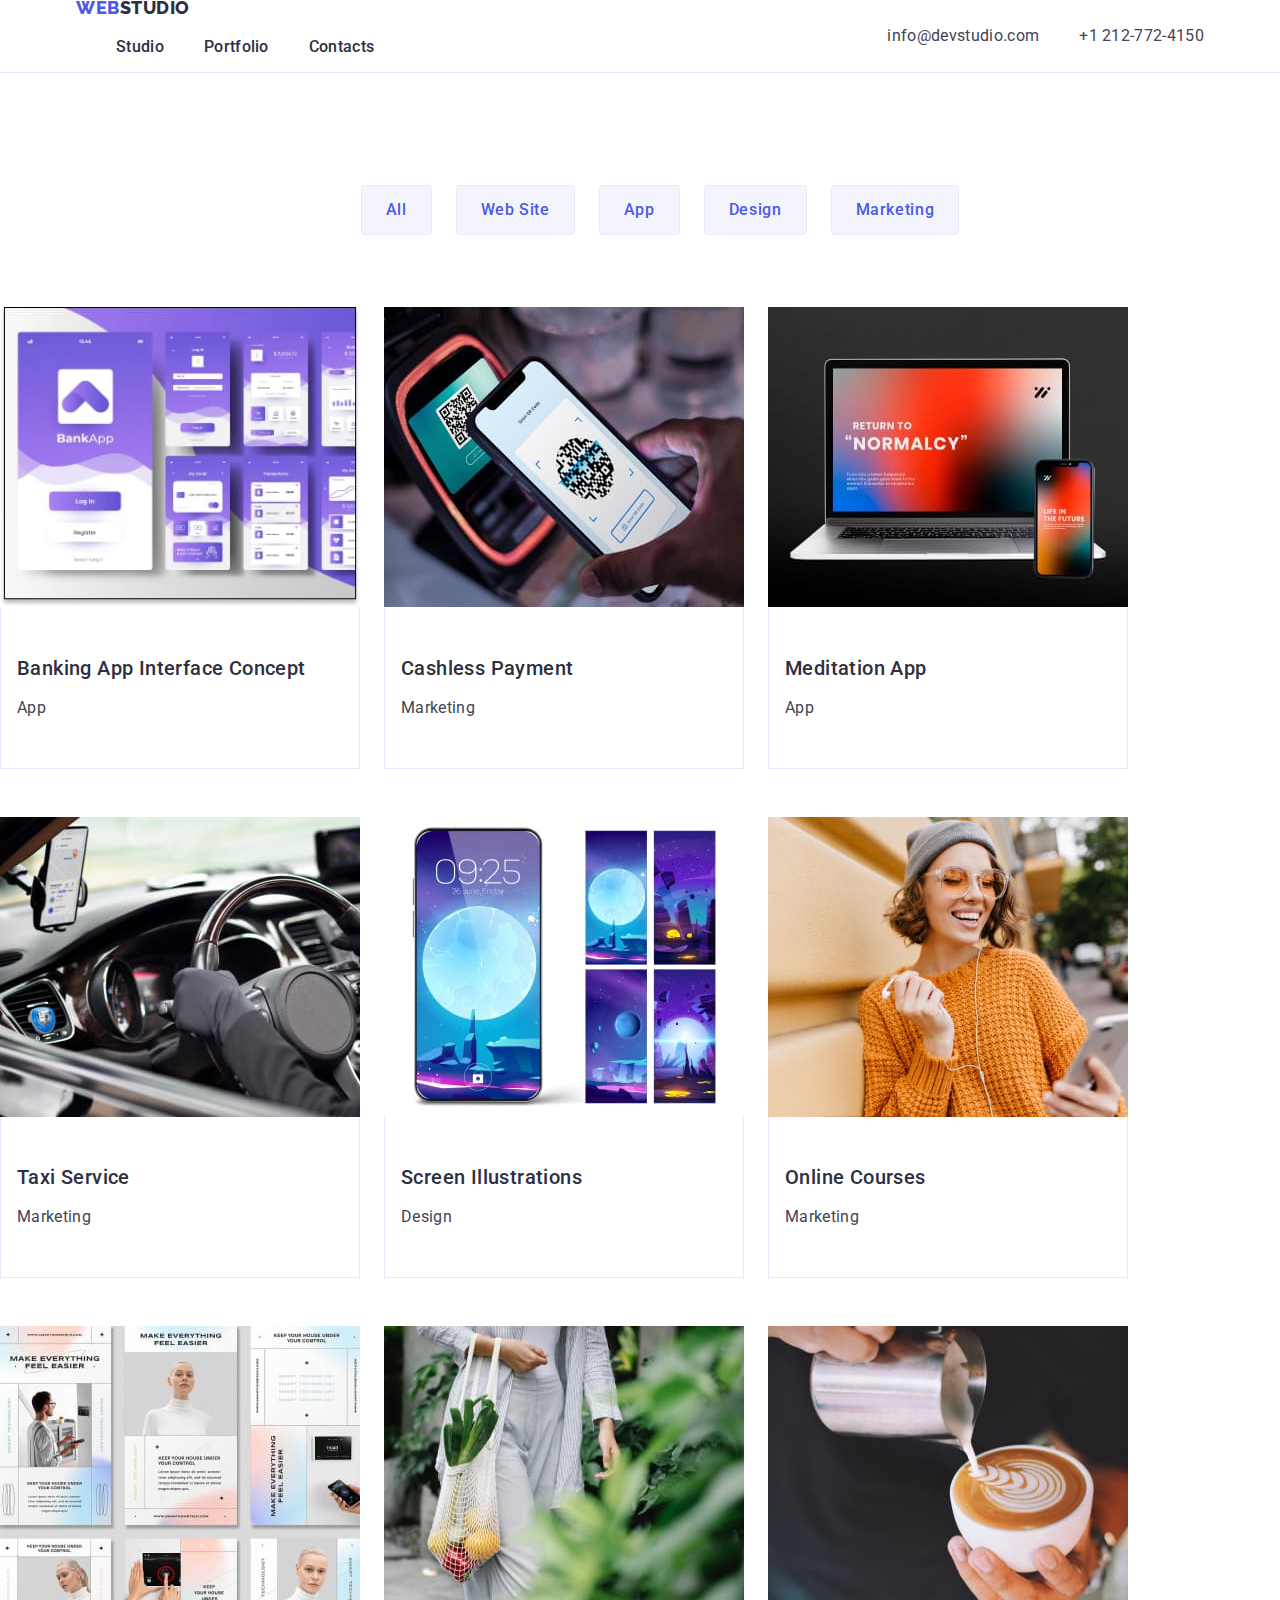
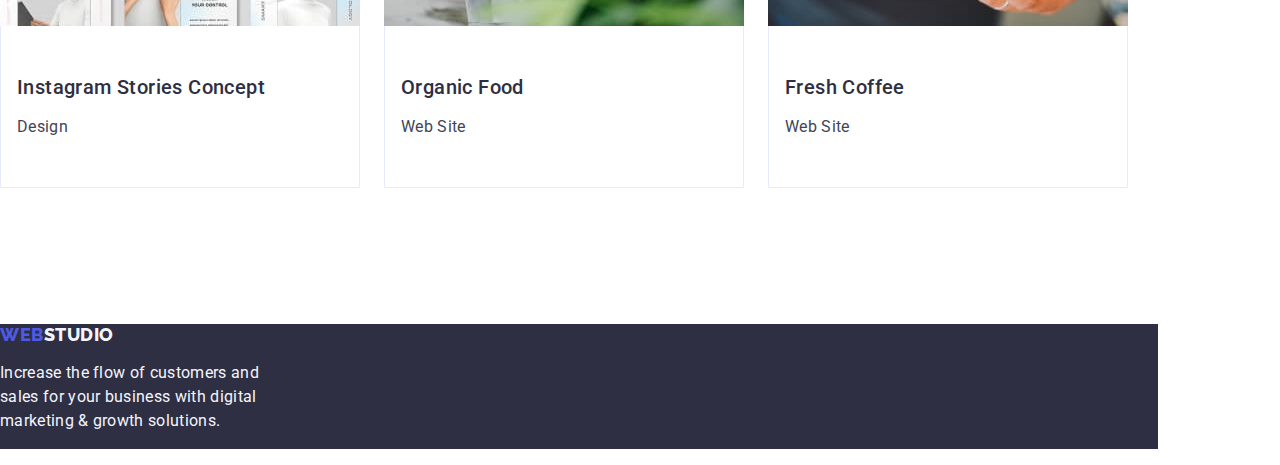
==== portfolio.html @ bfd8eea4 "Add files via upload" ====
<!DOCTYPE html>
<html lang="en">
<head>
    <meta charset="UTF-8" />
    <meta name="viewport" content="width=device-width, initial-scale=1.0"/>
    <link
      rel="stylesheet"
      href="https://cdnjs.cloudflare.com/ajax/libs/modern-normalize/1.0.0/modern-normalize.min.css"
    />
    <link rel="stylesheet" href="./css/styles.css"/>
    <link rel="preconnect" href="https://fonts.googleapis.com"/>
    <link rel="preconnect" href="https://fonts.gstatic.com" crossorigin/>
    <link
      href="https://fonts.googleapis.com/css2?family=Raleway:wght@800&family=Roboto:wght@400;500;700;900&display=swap"
      rel="stylesheet"
    />
    <title>Portfolio</title>
</head>
<body class="body-section">
    

<header class="header-section">
  <!-- navigation bar -->
  <div class="container header-container">
     <nav class="main-navigation-section"> 
         <!-- logo -->
        <a  class="nav-header-logo link"   href="./index.html"> Web<span class="nav-website-logo">Studio </span>   </a> 
      
        <!-- studio, portofolio, contacts -->
       <ul class=" navigation-list list">
           <li>
               <a class="nav-link link" href="./index.html" >Studio</a></li>
           <li> 
               <a class="nav-link link" href="./portfolio.html" >Portfolio</a></li>
           <li>
               <a class="nav-link link" href="" >Contacts</a></li>
            
            
       </ul>
   </nav>
 <!-- contact adress section -->
   <address class="address-contact-section">

    <ul class="address-list list">

    <li><a class="address-link link" href="emailto:info@devstudio.com">info@devstudio.com</a></li>
    <li><a class="address-link link" href="tel:+1212-772-4150"> +1 212-772-4150</a></li> 


  </ul>
</address>
</div>
  </header>
 
    <main  class="main-container-portfolio">
       <!-- buttons section -->
     <section  class="section-one-container">
      <div class="container sec-one-container-portfolio"></div>
        <h1 class="visually-hidden">Our Work</h1>
        <ul class="sec-one-list-of-buttons list">
            
            <li><button class="sec-one-button" type="button" > All</button>  </li>
            <li><button class="sec-one-button" type="button" > Web Site </button></li>
            <li><button  class="sec-one-button" type="button" >App </button></li>
            <li><button class="sec-one-button"  type="button"  > Design  </button></li>
            <li><button  class="sec-one-button" type="button"  > Marketing </button></li>
        </ul>
 <!-- list of portfolio projects -->
  <ul class="list-of-projects-sec-two list">
     <li class="project-container">
       
        <a class="project-link link" href="">
            <img 
             class="project-image"
             src="./images/imgbank.jpg" alt="Banking Application" width="360"
        height="300" >
        <div class="project-text">
      <h2 class="project-header"> Banking App Interface Concept</h2>  
      <p class=" project-description"> App</p>
</div>
</a>
</li>
 
  
      <li class=" project-container">
        <a class="project-link link" href="">
            <img
            class="project-image"
             src="./images/imgcashless.jpg" width="360"
            height="300"  alt="Cashless Payment">
            <div class="project-text">
      <h2 class="project-header"> Cashless Payment</h2>
      <p class="project-description">Marketing</p>
 </div>
</a> 
</li>
 
      <li class="project-container">
        <a class="project-link link" href="">
             <img 
             class="project-image"  
             src="./images/imgmeditation.jpg" width="360"
        height="300" alt=" Meditation App">
        <div class="project-text">
       <h2 class=" project-header">   Meditation App </h2>
       <p class="project-description">App</p>
 </div>
 </a>
    </li>
 
       <li class=" project-container">
        <a class="project-link link" href="">
            
          <img  class="project-image" 
          src="./images/imgtaxi.jpg" width="360"
        height="300" alt="Taxi Service " >
        <div class="project-text">
       <h2 class="  project-header">  Taxi Service </h2>
       <p class="project-description">Marketing</p>
</div> 
 </a>
</li>      
   
      <li class="project-container">
        <a class="project-link link" href="">

         <img  class="project-image" 
         src="./images/imgscreen.jpg" width="360" height="300" alt="Screen Illustrations"> 
         <div class="project-text">
       <h2 class="project-header"> Screen Illustrations</h2>
         <p class="project-description"> Design</p>
</div>  
</a>
</li>
 
         <li class="project-container">
            <a class="project-link link" href="">
                <img class="project-image" 
                src="./images/imgcourses.jpg" width="360"
            height="300" alt=" Online Courses "> 
            <div class="project-text">
        <h2 class="project-header"> Online Courses</h2>
        <p class="project-description">Marketing</p>
</div>
</a>
</li>
 
       <li class="project-container"> 
        <a class="project-link link" href="">
             <img class="project-image" 
              src="./images/imgigstories.jpg" width="360"
        height="300" alt="Instagram Stories "> 
        <div class="project-text">
        <h2 class="project-header"> Instagram Stories Concept</h2>
        <p class="project-description">Design</p>
</div>
</a>
</li>
 
        <li class="project-container">
            <a class="project-link link" href="">
                 <img class="project-image" src="./images/imgfood.jpg" width="360" height="300" alt="Organic Food">
                 <div class="project-text">
                 <h2 class="project-header">Organic Food</h2>
        <p class="project-description">Web Site</p>
 </div> 
</a>

    </li>
 
        <li class="project-container">
            <a class="project-link link" href=""> 

            <img class="project-image"  
            src="./images/imgcoffee.jpg" width="360"
            height="300" alt="Fresh Coffee"> 
            <div class="project-text">
        <h2 class="project-header">Fresh Coffee</h2>
        <p class="project-description"> Web Site</p>
 </div>
</a> 

</li>
</ul>
</div>
</section>

</main>  

    <footer class="footer-container">
      <div class="container cnt-footer-container"></div>
        <a class="footer-logo link" href="index.html">Web<span class="footer-website-logo">Studio</span></a>
      <p class="footer-additional-description">Increase the flow of customers and sales for your business with digital marketing & growth solutions.</p>
    </div>
    </footer>
</body>

 </html>
---- css/styles.css ----
:root {
    --brand-color: #404BBF; 
    --text-font-family: "Roboto", sans-serif;
    --header-font-family: 'Raleway', sans-serif;
    --fonts-color:  #434455; 
    --background-color: #FFFFFFFF;
    --buttons-bkcolor : #F4F4FD;
    --buttons-font:  #4d5ae5;   
    --services-font-color: #2e2f42; 
    --cornflower:  #e7e9fc; 
      
     
}
   
*,
*::before,
*::after {
  box-sizing: border-box;
}


.img {
  display: block;
}

/* class rules */

/* rules for header */

.container {
  width: 1158px;
  margin: 0 auto;
  padding: 0 15px;
} 

.header-container {
  height: 72px;
  display: flex;
  justify-content: space-between;
  align-items: center;
  flex-shrink: 0;
}
 

  .nav-website-logo  {
     color: var(--services-font-color);
  }

  .main-navigation-container {
    display: flex;
    align-items: center;
  }

  .nav-header-logo {
    font-family: var(--header-font-family);
    font-weight: 800;
    font-size: 18px;
    line-height: 1.17 ;
    letter-spacing:  0.54px;
    text-transform: uppercase;
    color: var(--buttons-font);
    margin-right: 76px;
  }

  .link {
    text-decoration: none;
     
  }
  

  .list {
    list-style-type: none;
     
  }

.navigation-list {
  list-style-type: none;
  display: flex;
  align-items: center;
  justify-content: center;
  gap: 40px;
}

.nav-link {
  color: var(--services-font-color);
  font-size: 16px;
  font-weight: 500;
  line-height: 150%;  
  letter-spacing: 0.32px;
  padding: 24px 0;
}
  .nav-link:hover,
  .nav-link:focus { 
    color: #404bbf;
  
  }

  .address-container{
    font-style: normal;
  }

  .address-contact-section{
    font-style: normal; 
  }

  .address-list{
    list-style-type: none;
    display: flex;
    gap: 40px;
    
  }

  .address-link{
     color: var(--fonts-color);
     font-size: 16px;
     font-weight: 400;
     line-height: 150%;  
     letter-spacing: 0.32px;
     text-decoration: none;
  }

  .address-link:hover,
  .address-link:focus {
    color: #404bbf; 
  }

  /* rules for header-positioning */

  .container {
    width: 1158px;
    margin: 0 auto;
    padding: 0 15px;
  }
  
  .header-section {
    border-bottom: 1px solid var(--cornflower);
    background-color: var(--background-color);
  }

  .header-container {
    height: 72px;
    display: flex;
    justify-content: space-between;
    align-items: center;
    flex-shrink: 0;
  }

  .main-navigation-container {
    display: flex;
    align-items: center;
  }

  .body-section {
    font-family: var(--text-font-family);
    color: var(--fonts-color);
    background-color: var(--background-color);
  }

/* rules for main content */

/* hero content section */

  .hero-image-section-container{
    background-color: var(--services-font-color);
    padding: 188px 0;
  }

  .hero-image-header {
    font-family: var(--text-font-family);
    font-weight: 700;
    font-size: 56px;
    letter-spacing: 1.12px;
    line-height: 107.143%;
    color: var(--background-color);
    text-align: center;
    max-width: 496px;
   
  }

  .order-service-btn{
     cursor: pointer;
     font-family: "Roboto", sans-serif;
     font-weight: 500;
     font-size: 16px;
     line-height: 150%;
     letter-spacing: 0.64px;
     background-color: #4D5AE5; 
     color: var(--background-color);
     padding: 16px 32px;
     border-radius: 4px;
     display: block;
     align-items: flex-start;
     gap: 10px;
     min-width: 169px;
     height: 56px;
     border: none;
    }

    .order-service-btn:hover,
    .order-service-btn:focus {
      background-color:var(--brand-color);
       
    }

    .hero-content-container {
      display: flex;
      flex-shrink: 0;
      justify-content: center;
      align-items: center;
      flex-direction: column;
    }

    .visually-hidden {
      position: absolute;
      width: 1px;
      height: 1px;
      margin: -1px;
      border: 0;
      padding: 0;
      white-space: nowrap;
      clip-path: inset(100%);
      clip: rect(0 0 0 0);
      overflow: hidden;
    }
    

    .first-section-list {
      list-style-type: none;
      display: flex;
      align-items: center;
      justify-content: center;
      gap: 24px;
    }

  .qualities-container-list{
    display: flex;
    flex-direction: column;
    align-items: flex-start;
    width: calc(100% - 72px) / 4;
     
   }



   .sec-two-image-container{
    width: calc(100%-48px) / 3;

   }

  .about-us-header  {
   font-family: var(--text-font-family);
   font-weight: 500;
   font-size: 20px;
   line-height: 120%;
   letter-spacing: 0.4px;
   color: var(--services-font-color);
   margin-bottom: 8px; 

  }

  .about-us-description  {
 color: var(--fonts-color);
  
 font-size: 16px;
 line-height: 150%;
 letter-spacing: 0.32px;
   
}

.first-section{
  padding: 120px 0;

}



.first-section-container{
  display: flex;
  flex-shrink: 0;
}

.first-section-list {
  list-style-type: none;
  display: flex;
  align-items: center;
  justify-content: center;
  gap: 24px;
}

.section-two {
  padding-bottom: 120px;
}

.section-two-container {
  display: flex;
  flex-direction: column;
  justify-content: center;
  align-items: center;
  flex-shrink: 0;
}


  .section-two-header {
    font-weight: 700 ;
    font-size: 36px;
    line-height: 111.111%;
    text-align: center;
    letter-spacing: 0.72px;
    text-transform: capitalize;
    color: var(--services-font-color);
    margin-bottom: 72px;
    
     
  }

  .sec-two-image-list {
    list-style-type: none;
    list-style-type: none;
    display: flex;
    align-items: flex-start;
    gap: 24px;
  }

  .section-three-container {
    background-color:  var(--buttons-bkcolor);
    padding: 120px 0;
  }

  .section-three-header {
    color:  var(--services-font-color);
    font-size: 36px;
    font-weight: 700;
    line-height: 111.111%; 
    letter-spacing: 0.72px;
    text-transform: capitalize;
    text-align: center; 
    margin-bottom: 72px;
  }

  .sec-three-members-list {
    list-style-type: none;
    display: flex;
    justify-content: center;
    align-items: center;
    gap: 24px;
  }

  .section-three-container {
    display: flex;
    flex-direction: column;
    align-items: center;
    justify-content: center;
  }

  .team-member-container {
    background-color: var(--background-color);
    display: inline-flex;
    flex-direction: column;
    justify-content: center;
    align-items: center;
    border-radius: 0px 0px 4px 4px;
    width: calc(100% - 72px) / 4;
  }


.team-member-header {
    color: var(--services-font-color);
    text-align: center;
    font-size: 20px;
    font-weight: 500;
    line-height: 120%;
    letter-spacing: 0.4px;
    margin-bottom: 8px;
  }

  .team-member-description{
    color: var(--fonts-color);
    text-align: center;
    font-size: 16px;
    line-height: 150%;
    letter-spacing: 0.32px;
  }

  .team-member-text-container {
    padding: 32px 0;
  }

  /* footer section */
.footer-website-logo {
   color: var(--buttons-bkcolor);
}

  .footer-additional-description {
    color:  var(--buttons-bkcolor);
  font-size: 16px;
  line-height: 150%; 
  letter-spacing: 0.32px;
  max-width: 264px; 
  }

.cnt-footer-container{
  display: flex;
  flex-direction: column;
  flex-wrap: wrap;
  align-content: flex-start;
  justify-content: center;
}

  .footer-container{
    background-color: var(--services-font-color);
    margin-bottom: 16px;
    display: inline-block;
    
     }

/* ./PORTOFOLIO.HTML */

/* the list of buttons */


  .sec-one-list-of-buttons {
    list-style-type: none;
  }
  
  .sec-one-button {
    background-color: var(--buttons-bkcolor);
    color:  var(--buttons-font);
    font-size: 16px;
    font-weight: 500;
    line-height: 150%;  
    letter-spacing: 0.64px;
    text-align: center;
    cursor: pointer;
    font-family:"Roboto", sans-serif;
    padding: 12px 24px;
    border-radius: 4px;
    border: 1px solid var(--cornflower); 
}
   
.sec-one-button:hover,
.sec-one-button:focus {
  background-color: var(--brand-color);
  color:  var(--background-color);
  border: 1px solid transparent;
}

/*list of portfolio projects */

.list-of-projects-sec-two {
  list-style-type: none;
}
.project-container {
  background-color: var(--background-color);
}
  
.project-header {
  color: var(--services-font-color);
  font-size: 20px;
  font-weight: 500;
  line-height: 120%;  
  letter-spacing: 0.4px;
  text-transform: capitalize;
  margin-bottom: 8px;
}

.project-description {
  color: var(--fonts-color);
  font-size: 16px;
  font-weight: 400;
  line-height: 150%; 
  letter-spacing: 0.32px;
}

.section-one-container{
  padding: 96px 0 120px 0;
}

.sec-one-container-portfolio {
  display: flex;
  flex-direction: column;
  justify-content: center;
  align-items: center;
}

.sec-one-list-of-buttons {
  list-style-type: none;
  display: flex;
  justify-content: center;
  align-items: flex-start;
  gap: 24px;
  margin-bottom: 72px;
}

.list-of-projects-sec-two {
  display: flex;
  flex-wrap: wrap;
  row-gap: 48px;
  column-gap: 24px;
  padding: 0;
}

.project-container {
  width: calc(100%-48px) / 3;
}

.project-text {
  padding: 32px 16px;
  border: 1px solid var(--CORNFLOWER, #e7e9fc);
  border-top: none;
}

.project-image {
  display: block;
}
 
 .footer-logo {
    font-family: var(--header-font-family);
    font-weight: 800;
    font-size: 18px;
    line-height: 1.17 ;
    letter-spacing:  0.54px;
    text-transform: uppercase;
    color: var(--buttons-font);
 }
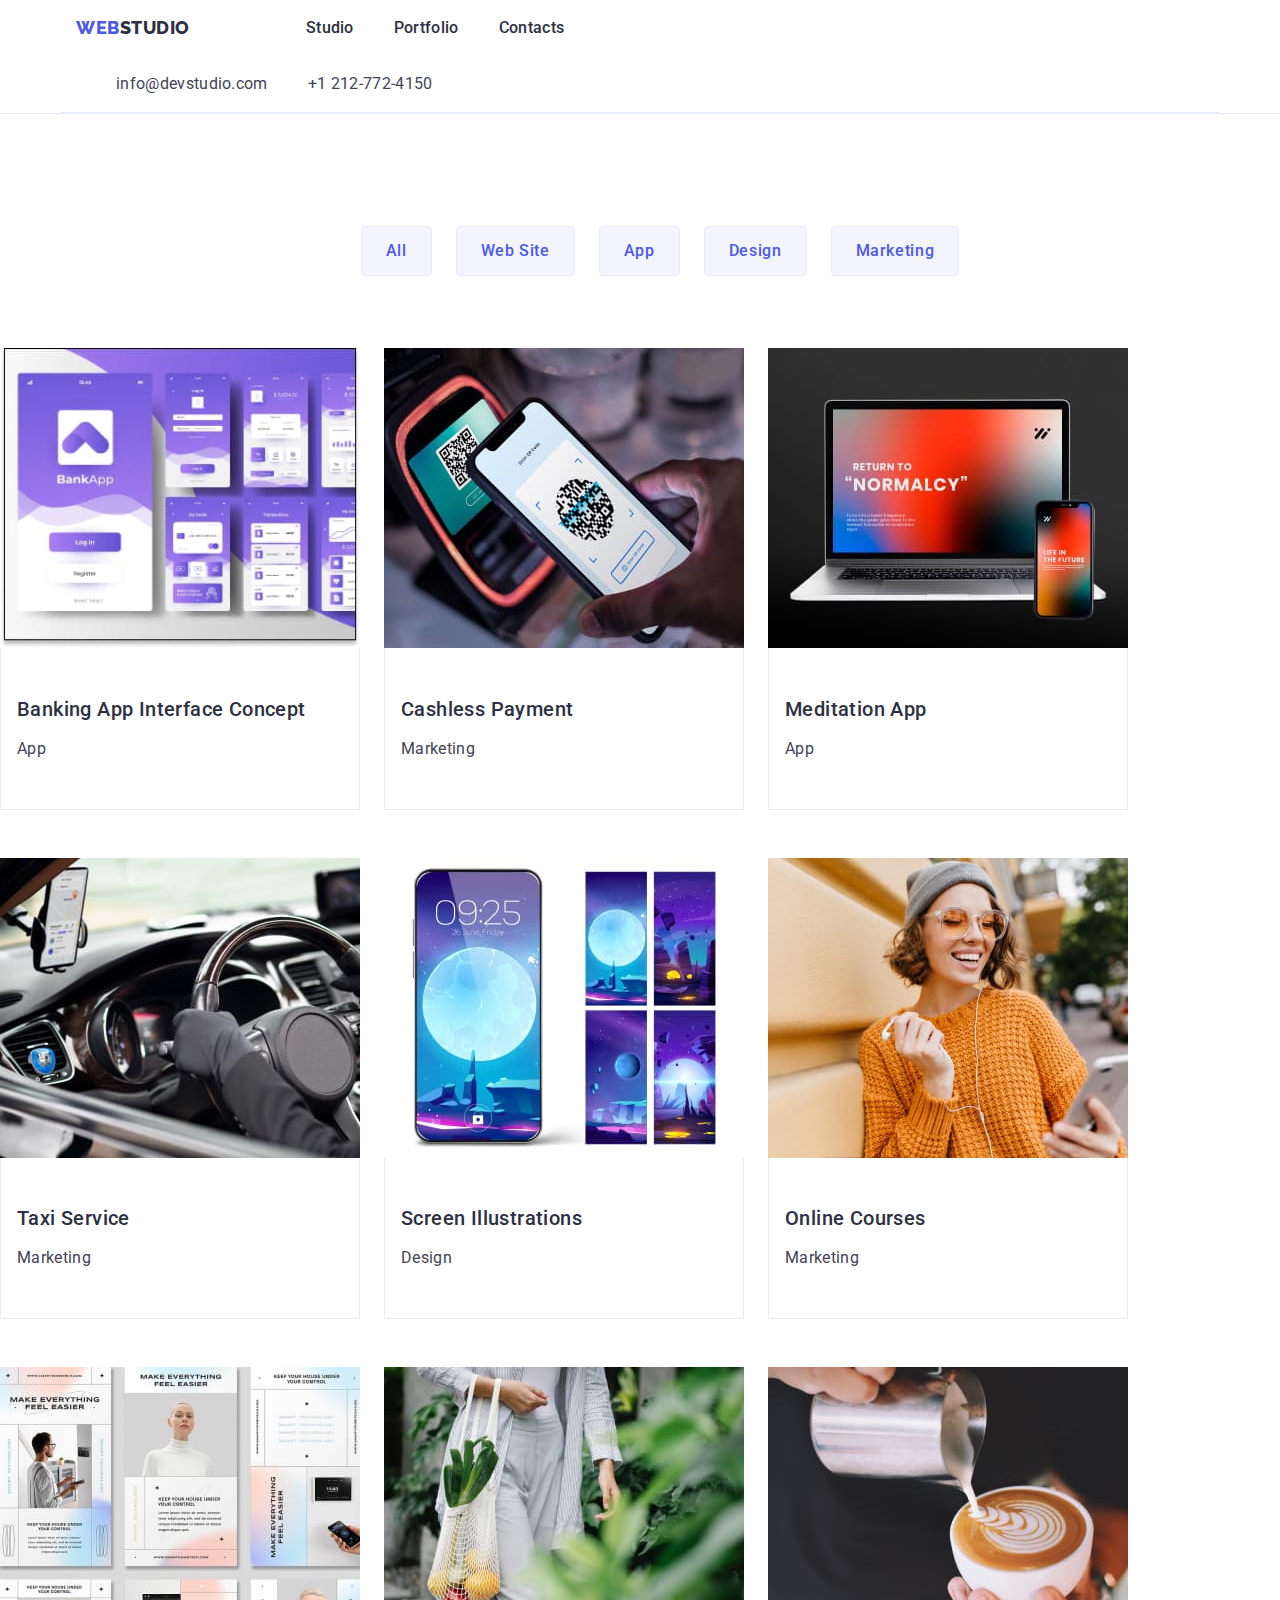
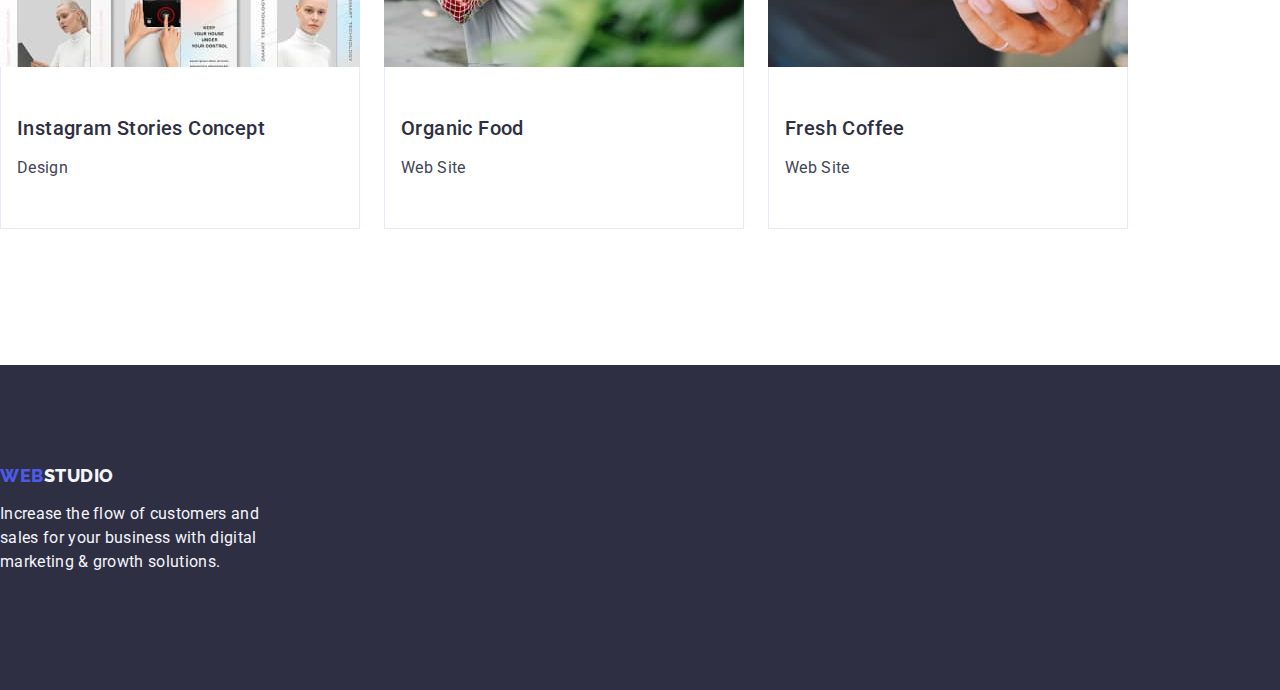
==== commit bc391f78: "Add files via upload" ====
--- a/portfolio.html
+++ b/portfolio.html
@@ -21,7 +21,7 @@
 
 <header class="header-section">
   <!-- navigation bar -->
-  <div class="container header-container">
+  <div class="container header-section">
      <nav class="main-navigation-section"> 
          <!-- logo -->
         <a  class="nav-header-logo link"   href="./index.html"> Web<span class="nav-website-logo">Studio </span>   </a> 
@@ -187,8 +187,8 @@
 
 </main>  
 
-    <footer class="footer-container">
-      <div class="container cnt-footer-container"></div>
+    <footer class="footer">
+      <div class="container footer-container"></div>
         <a class="footer-logo link" href="index.html">Web<span class="footer-website-logo">Studio</span></a>
       <p class="footer-additional-description">Increase the flow of customers and sales for your business with digital marketing & growth solutions.</p>
     </div>
--- a/css/styles.css
+++ b/css/styles.css
@@ -19,7 +19,7 @@
 }
 
 
-.img {
+img  {
   display: block;
 }
 
@@ -46,7 +46,7 @@
      color: var(--services-font-color);
   }
 
-  .main-navigation-container {
+  .main-navigation-section {
     display: flex;
     align-items: center;
   }
@@ -237,7 +237,7 @@
     flex-direction: column;
     align-items: flex-start;
     width: calc(100% - 72px) / 4;
-     
+    flex-basis: calc((100% - 3 * 24px) / 4);  
    }
 
 
@@ -291,6 +291,7 @@
   padding-bottom: 120px;
 }
 
+ 
 .section-two-container {
   display: flex;
   flex-direction: column;
@@ -315,7 +316,6 @@
 
   .sec-two-image-list {
     list-style-type: none;
-    list-style-type: none;
     display: flex;
     align-items: flex-start;
     gap: 24px;
@@ -398,7 +398,7 @@
   max-width: 264px; 
   }
 
-.cnt-footer-container{
+.footer-container{
   display: flex;
   flex-direction: column;
   flex-wrap: wrap;
@@ -406,10 +406,9 @@
   justify-content: center;
 }
 
-  .footer-container{
+  .footer{
     background-color: var(--services-font-color);
-    margin-bottom: 16px;
-    display: inline-block;
+    padding: 100px 0; 
     
      }
 
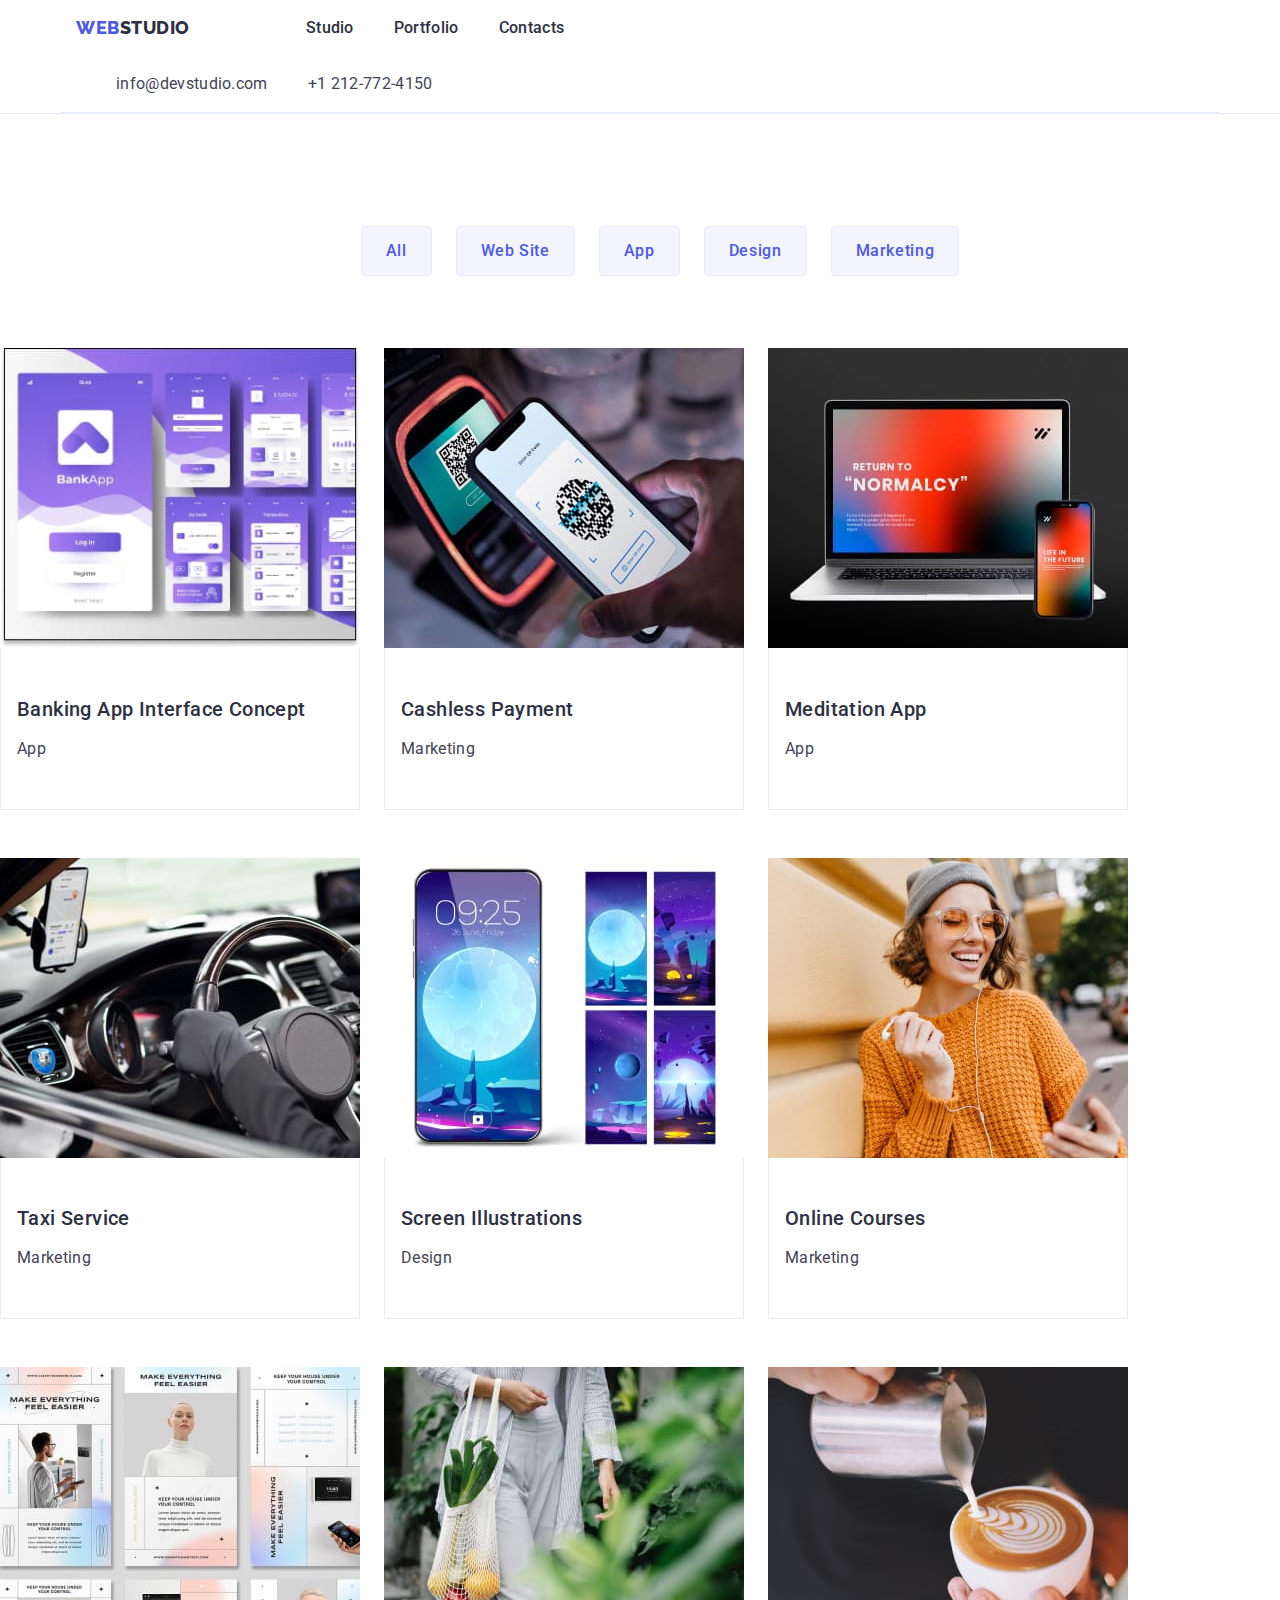
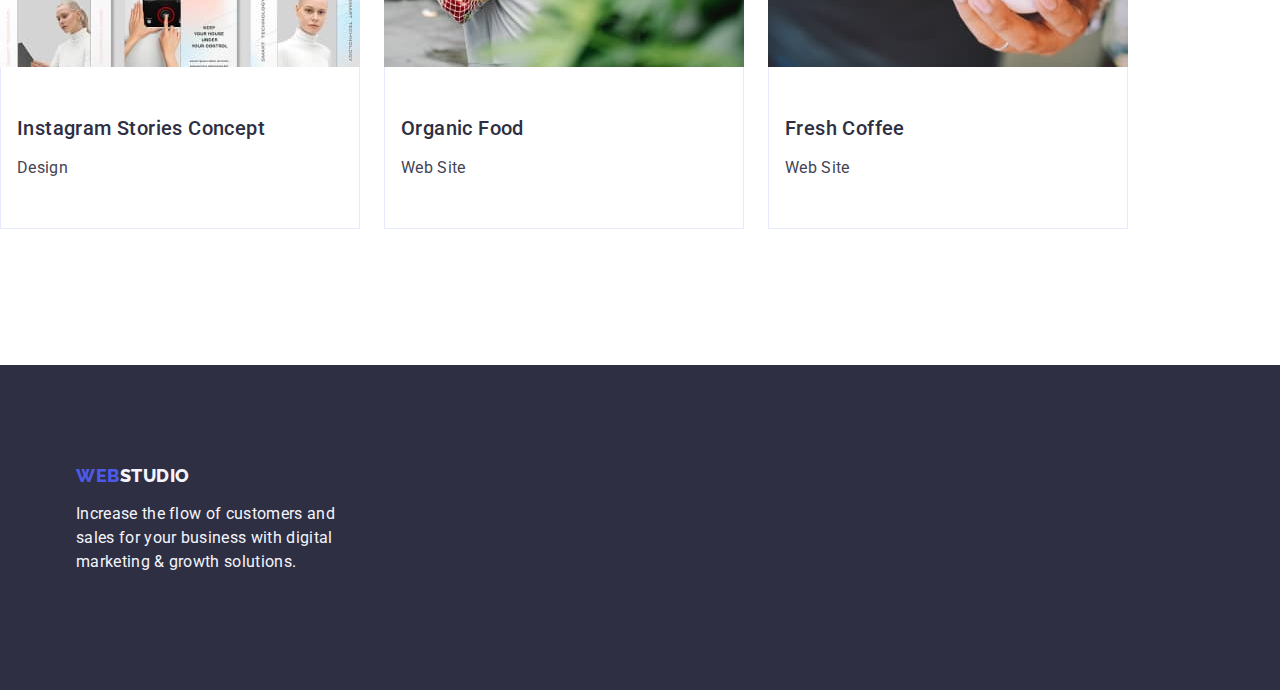
==== commit a9052915: "Add files via upload" ====
--- a/portfolio.html
+++ b/portfolio.html
@@ -182,13 +182,12 @@
 
 </li>
 </ul>
-</div>
 </section>
 
 </main>  
 
     <footer class="footer">
-      <div class="container footer-container"></div>
+      <div class="container footer-container">
         <a class="footer-logo link" href="index.html">Web<span class="footer-website-logo">Studio</span></a>
       <p class="footer-additional-description">Increase the flow of customers and sales for your business with digital marketing & growth solutions.</p>
     </div>
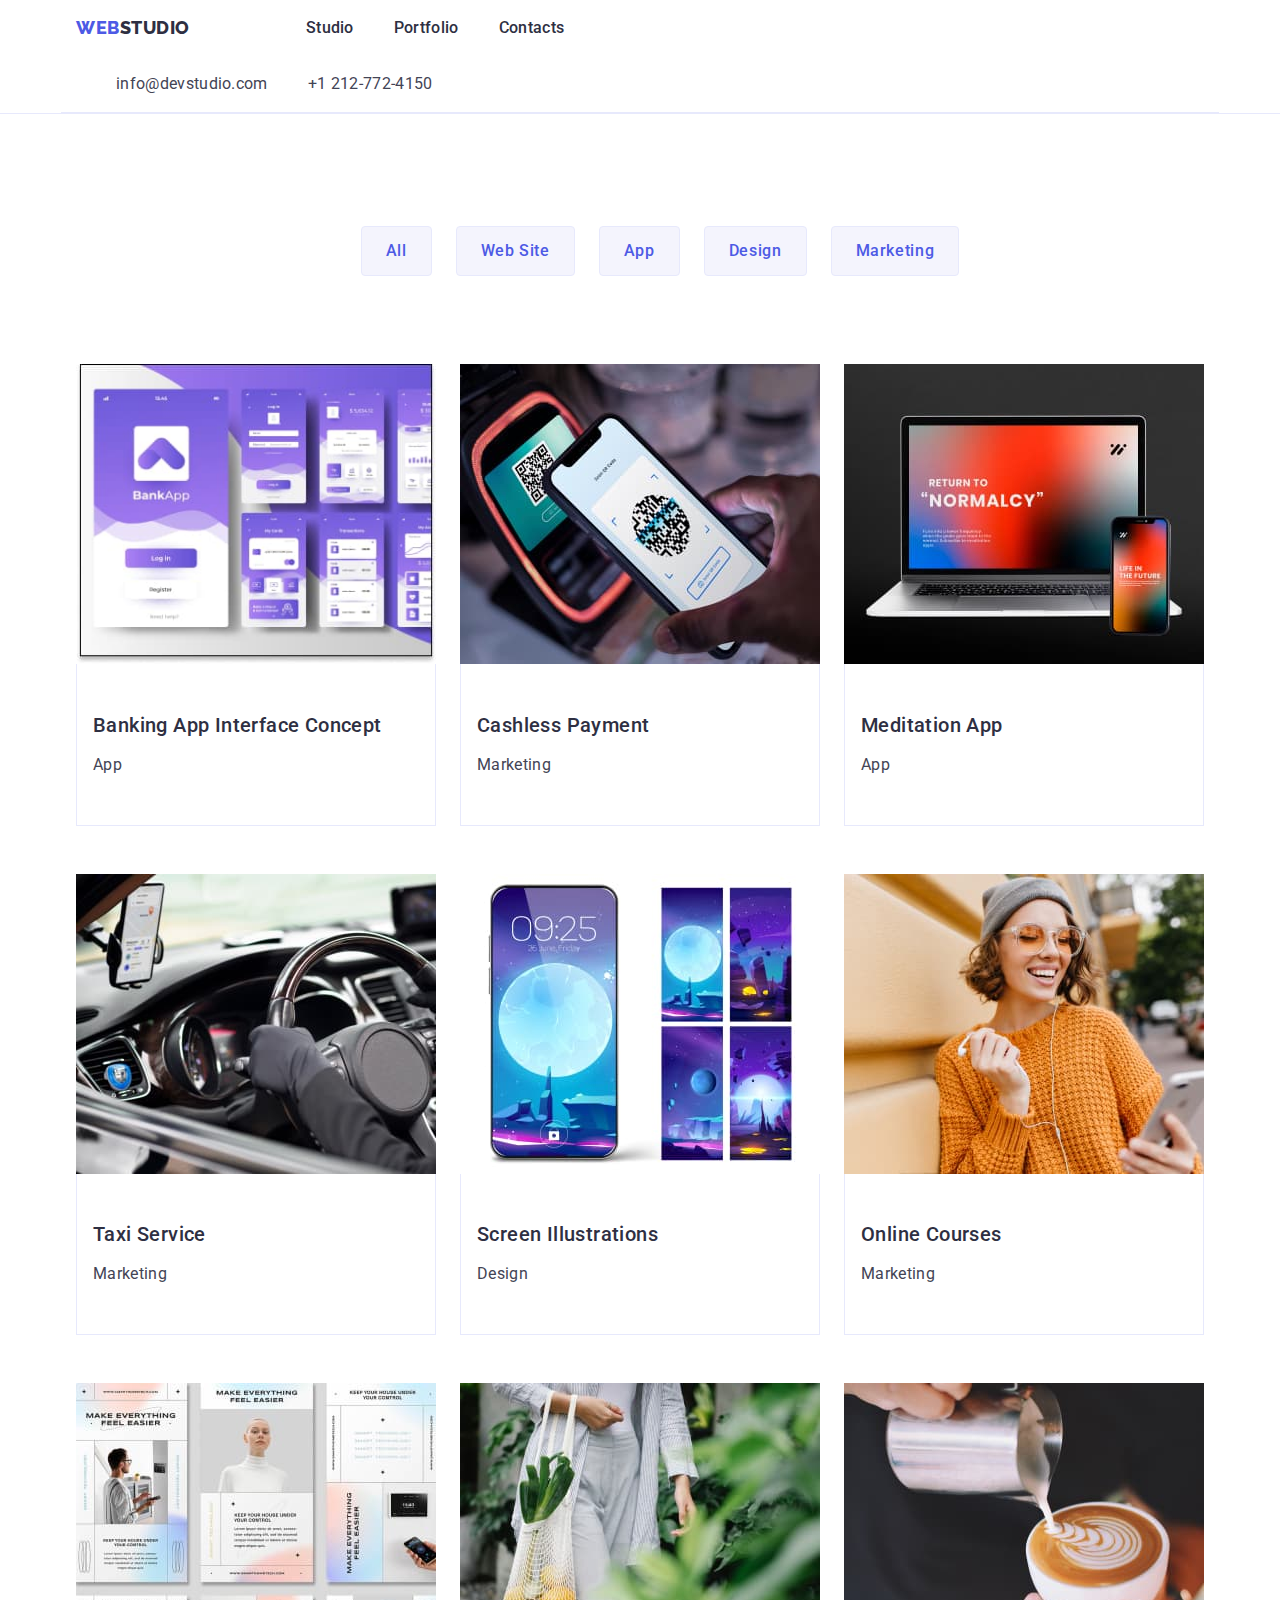
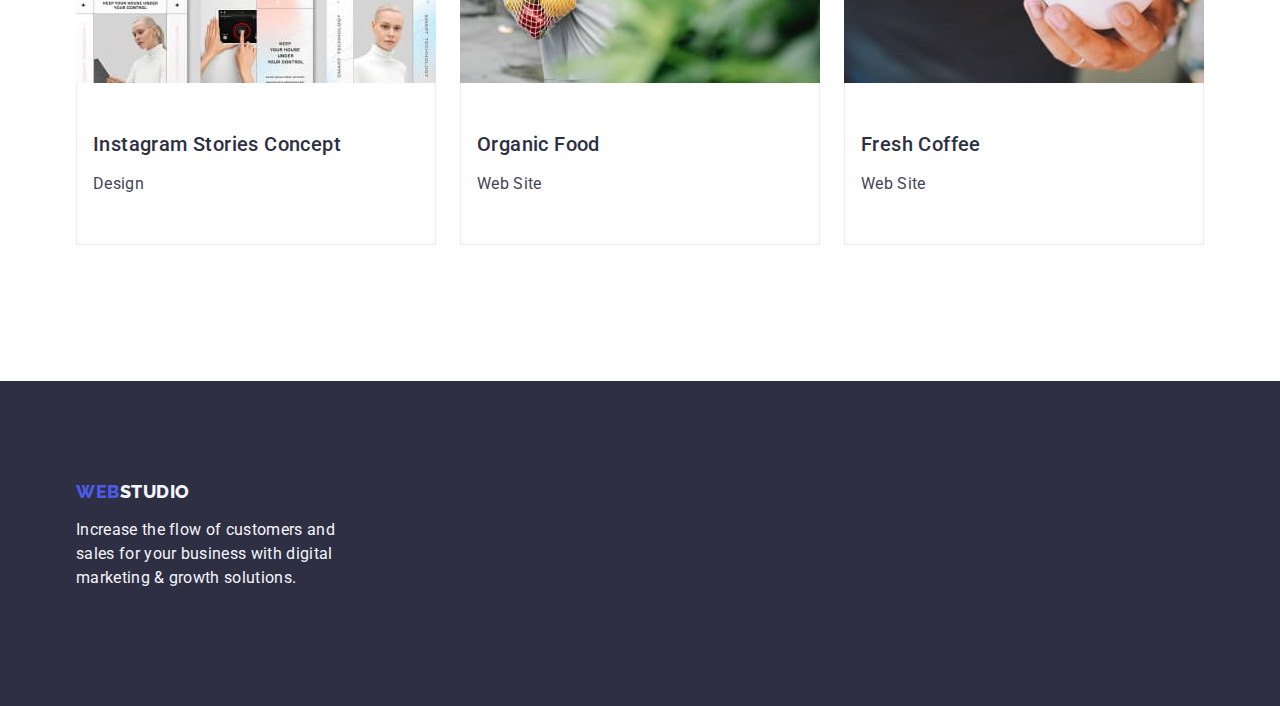
==== commit 5979cc50: "Add files via upload" ====
--- a/portfolio.html
+++ b/portfolio.html
@@ -27,7 +27,7 @@
         <a  class="nav-header-logo link"   href="./index.html"> Web<span class="nav-website-logo">Studio </span>   </a> 
       
         <!-- studio, portofolio, contacts -->
-       <ul class=" navigation-list list">
+       <ul class="navigation-list list">
            <li>
                <a class="nav-link link" href="./index.html" >Studio</a></li>
            <li> 
@@ -55,15 +55,14 @@
     <main  class="main-container-portfolio">
        <!-- buttons section -->
      <section  class="section-one-container">
-      <div class="container sec-one-container-portfolio"></div>
+      <div class="container sec-one-container-portfolio"> 
         <h1 class="visually-hidden">Our Work</h1>
         <ul class="sec-one-list-of-buttons list">
-            
-            <li><button class="sec-one-button" type="button" > All</button>  </li>
-            <li><button class="sec-one-button" type="button" > Web Site </button></li>
-            <li><button  class="sec-one-button" type="button" >App </button></li>
-            <li><button class="sec-one-button"  type="button"  > Design  </button></li>
-            <li><button  class="sec-one-button" type="button"  > Marketing </button></li>
+            <li><button class="sec-one-button" type="button"> All</button></li>
+            <li><button class="sec-one-button" type="button"> Web Site </button></li>
+            <li><button class="sec-one-button" type="button">App </button></li>
+            <li><button class="sec-one-button" type="button"> Design  </button></li>
+            <li><button class="sec-one-button" type="button"> Marketing </button></li>
         </ul>
  <!-- list of portfolio projects -->
   <ul class="list-of-projects-sec-two list">
@@ -182,6 +181,7 @@
 
 </li>
 </ul>
+</div>
 </section>
 
 </main>  
--- a/css/styles.css
+++ b/css/styles.css
@@ -236,8 +236,7 @@
     display: flex;
     flex-direction: column;
     align-items: flex-start;
-    width: calc(100% - 72px) / 4;
-    flex-basis: calc((100% - 3 * 24px) / 4);  
+    width: calc(100% - 72px) / 4;  
    }
 
 
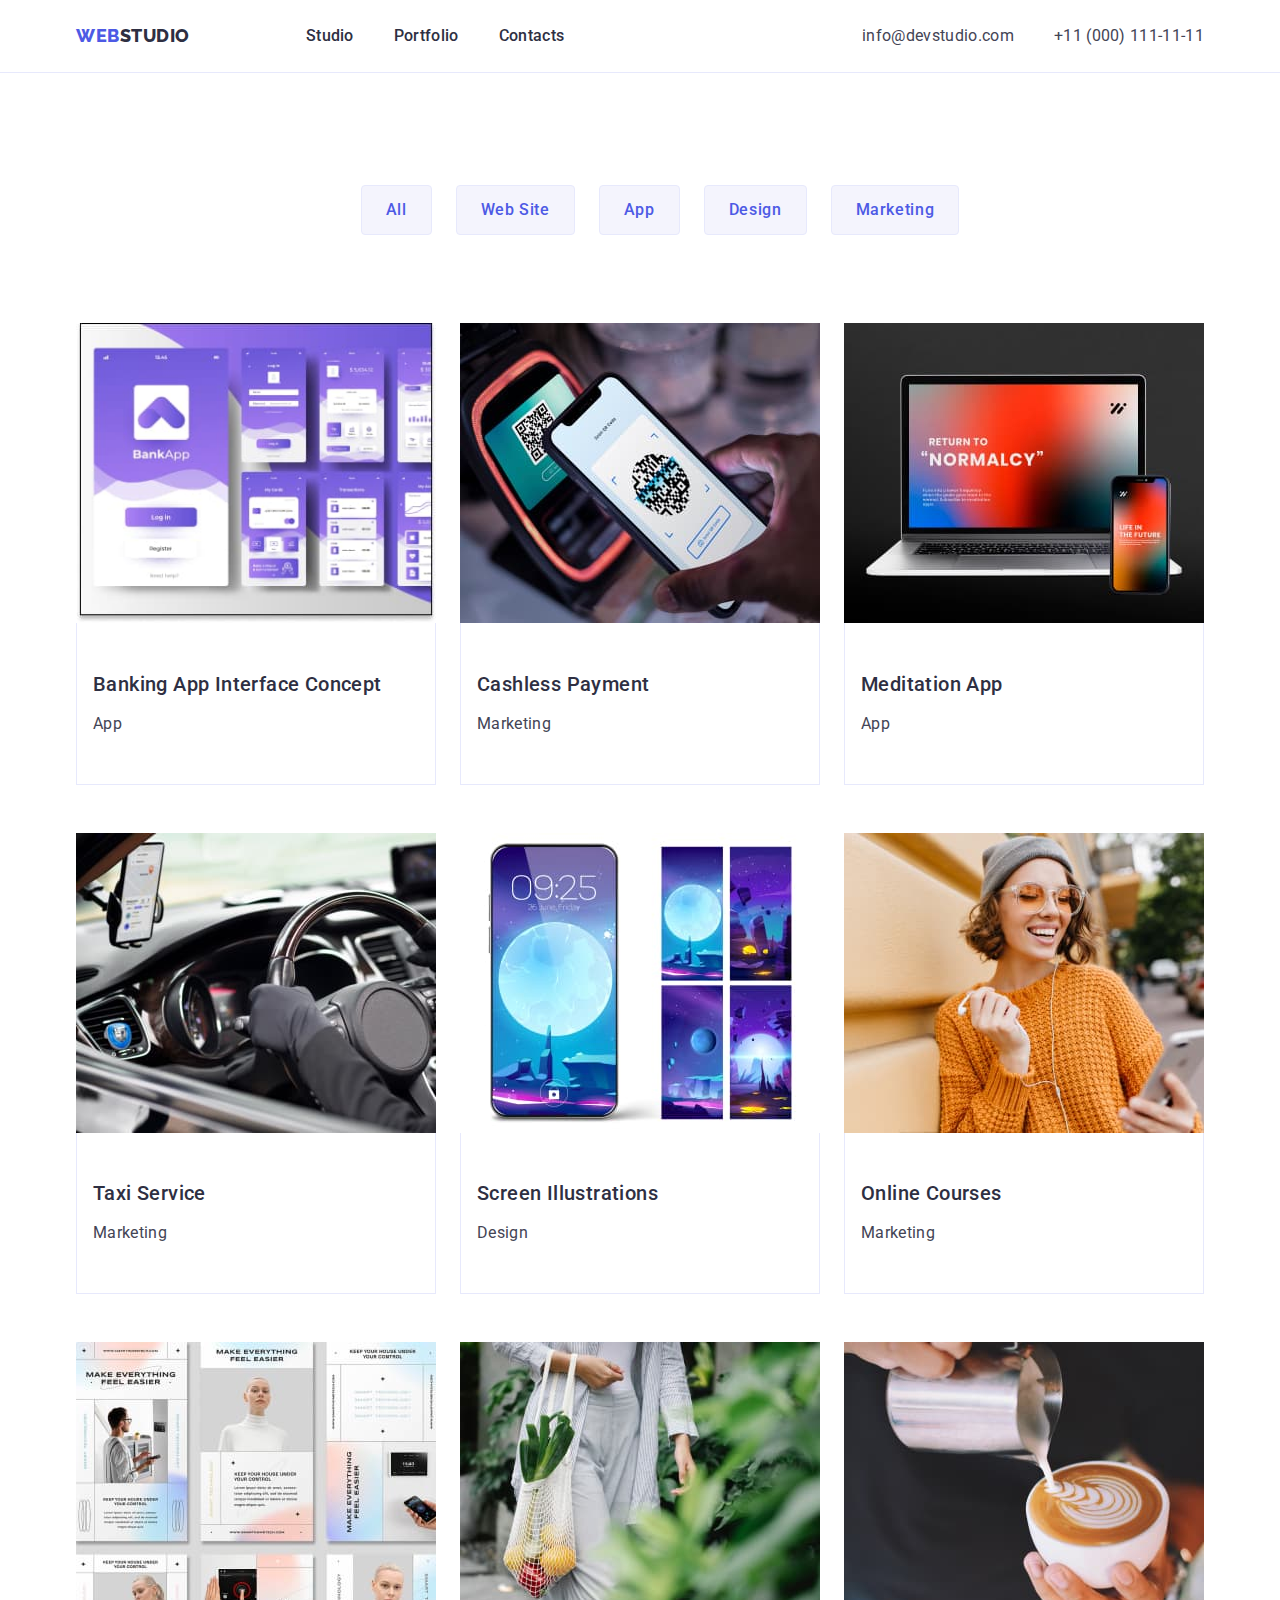
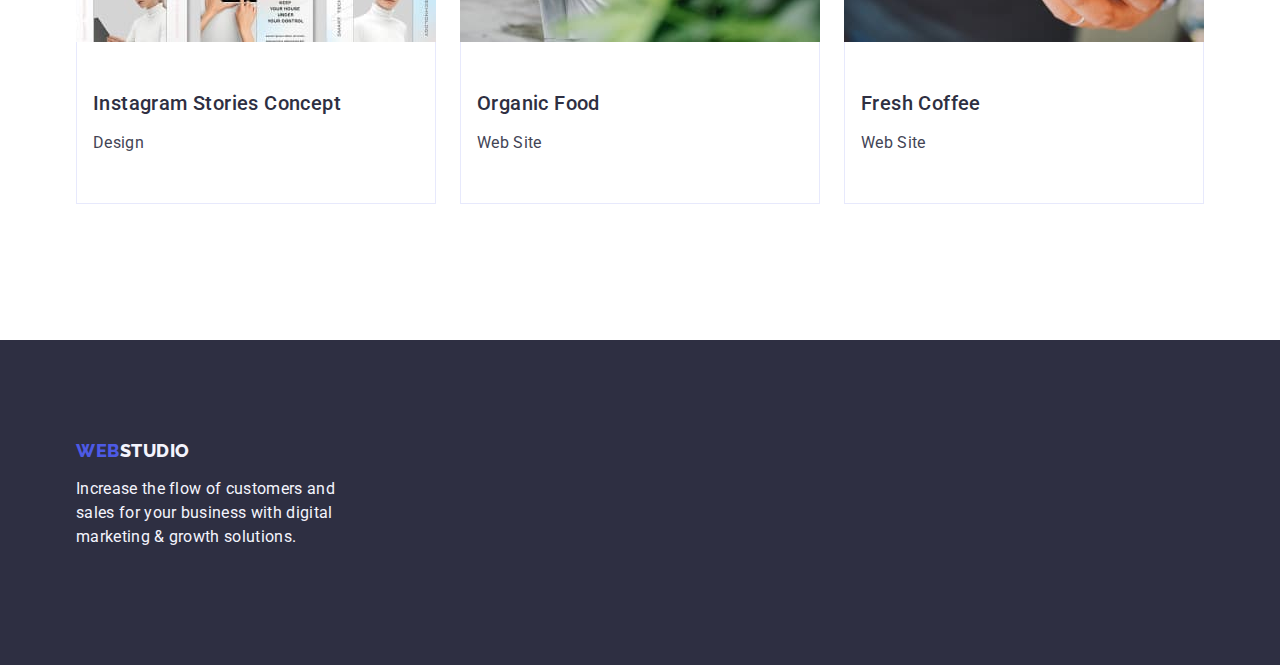
==== commit 9c8f1dca: "Add files via upload" ====
--- a/portfolio.html
+++ b/portfolio.html
@@ -18,10 +18,10 @@
 </head>
 <body class="body-section">
     
-
+<!-- header section-->
 <header class="header-section">
   <!-- navigation bar -->
-  <div class="container header-section">
+  <div class="container header-container">
      <nav class="main-navigation-section"> 
          <!-- logo -->
         <a  class="nav-header-logo link"   href="./index.html"> Web<span class="nav-website-logo">Studio </span>   </a> 
@@ -44,7 +44,7 @@
     <ul class="address-list list">
 
     <li><a class="address-link link" href="emailto:info@devstudio.com">info@devstudio.com</a></li>
-    <li><a class="address-link link" href="tel:+1212-772-4150"> +1 212-772-4150</a></li> 
+    <li><a class="address-link link" href="tel:+1100 011-11-11"> +11 (000) 111-11-11</a></li> 
 
 
   </ul>
@@ -81,7 +81,7 @@
 </li>
  
   
-      <li class=" project-container">
+      <li class="project-container">
         <a class="project-link link" href="">
             <img
             class="project-image"
@@ -101,20 +101,20 @@
              src="./images/imgmeditation.jpg" width="360"
         height="300" alt=" Meditation App">
         <div class="project-text">
-       <h2 class=" project-header">   Meditation App </h2>
+       <h2 class="project-header">   Meditation App </h2>
        <p class="project-description">App</p>
  </div>
  </a>
     </li>
  
-       <li class=" project-container">
+       <li class="project-container">
         <a class="project-link link" href="">
             
           <img  class="project-image" 
           src="./images/imgtaxi.jpg" width="360"
-        height="300" alt="Taxi Service " >
+        height="300" alt="Taxi Service ">
         <div class="project-text">
-       <h2 class="  project-header">  Taxi Service </h2>
+       <h2 class="project-header">Taxi Service </h2>
        <p class="project-description">Marketing</p>
 </div> 
  </a>
@@ -126,8 +126,8 @@
          <img  class="project-image" 
          src="./images/imgscreen.jpg" width="360" height="300" alt="Screen Illustrations"> 
          <div class="project-text">
-       <h2 class="project-header"> Screen Illustrations</h2>
-         <p class="project-description"> Design</p>
+       <h2 class="project-header">Screen Illustrations</h2>
+         <p class="project-description">Design</p>
 </div>  
 </a>
 </li>
@@ -138,7 +138,7 @@
                 src="./images/imgcourses.jpg" width="360"
             height="300" alt=" Online Courses "> 
             <div class="project-text">
-        <h2 class="project-header"> Online Courses</h2>
+        <h2 class="project-header">Online Courses</h2>
         <p class="project-description">Marketing</p>
 </div>
 </a>
@@ -150,7 +150,7 @@
               src="./images/imgigstories.jpg" width="360"
         height="300" alt="Instagram Stories "> 
         <div class="project-text">
-        <h2 class="project-header"> Instagram Stories Concept</h2>
+        <h2 class="project-header">Instagram Stories Concept</h2>
         <p class="project-description">Design</p>
 </div>
 </a>
--- a/css/styles.css
+++ b/css/styles.css
@@ -127,7 +127,7 @@
   /* rules for header-positioning */
 
   .container {
-    width: 1158px;
+    display: flex; 
     margin: 0 auto;
     padding: 0 15px;
   }
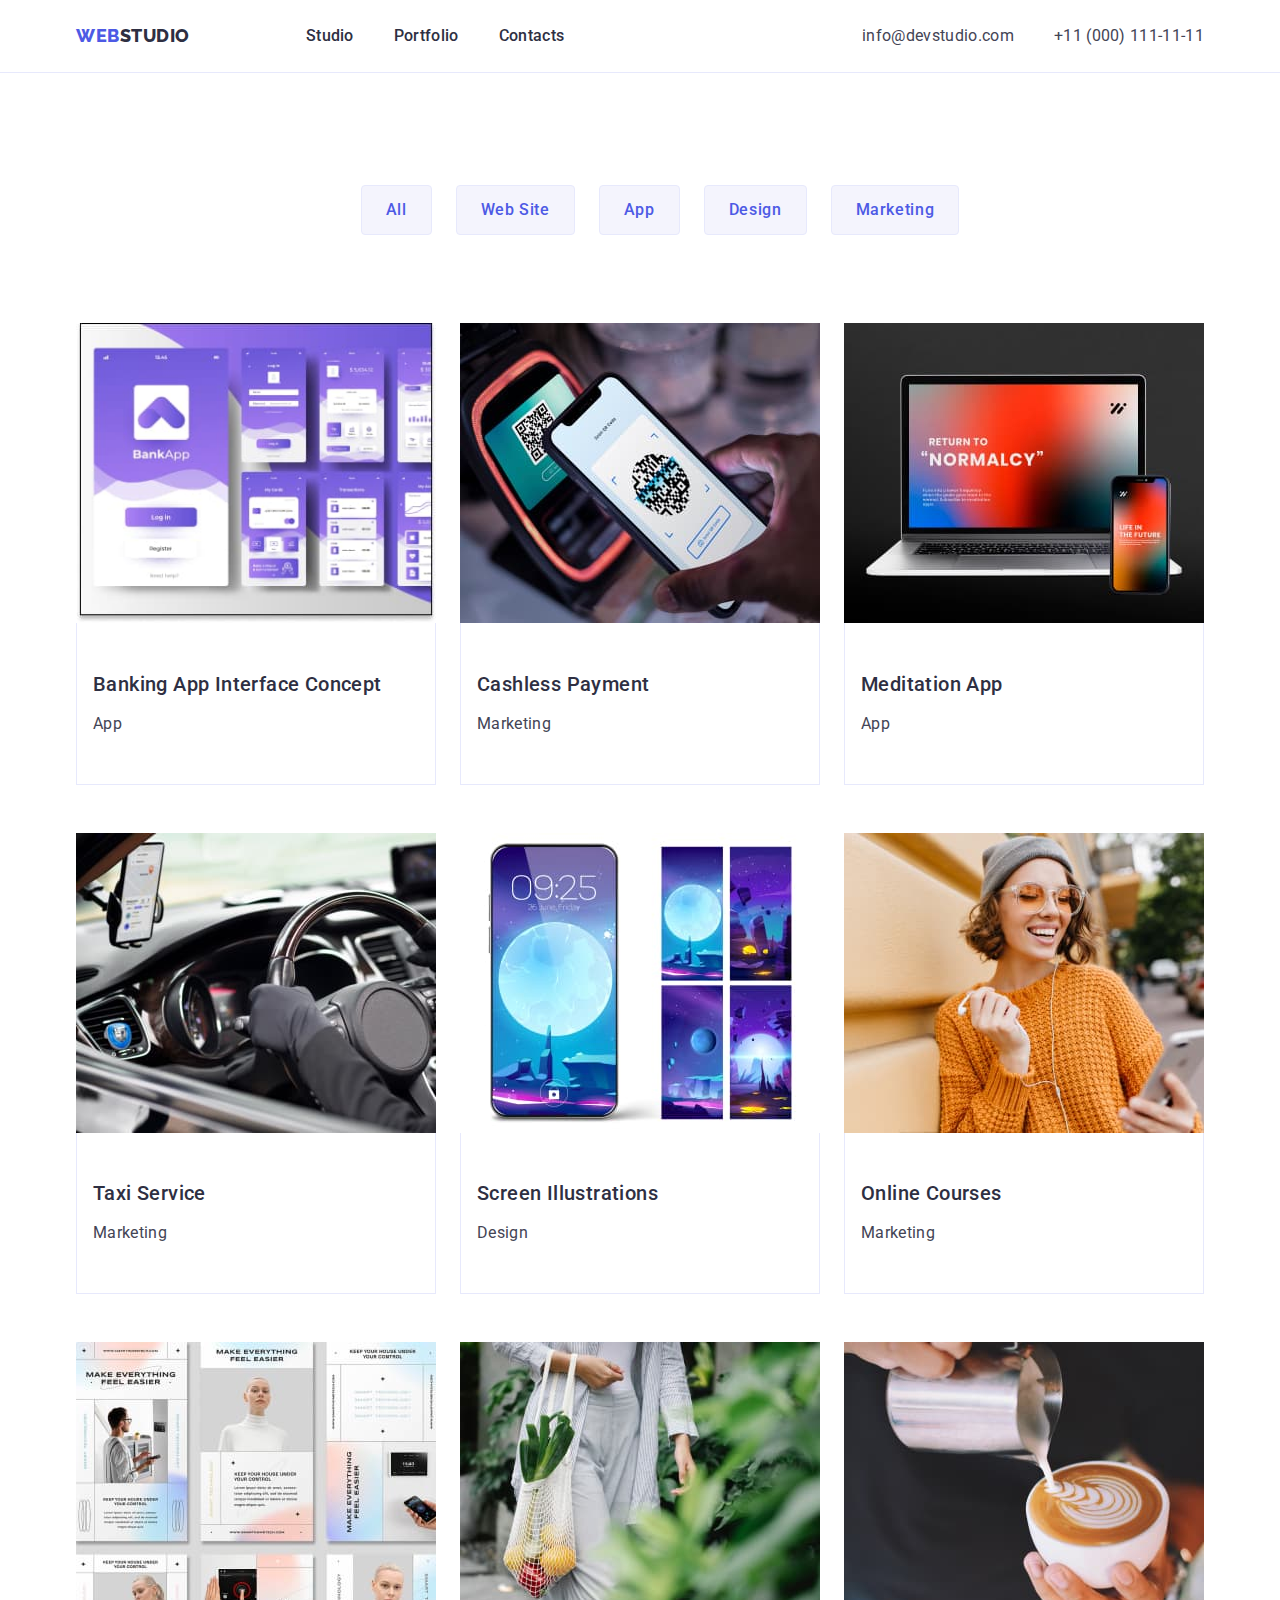
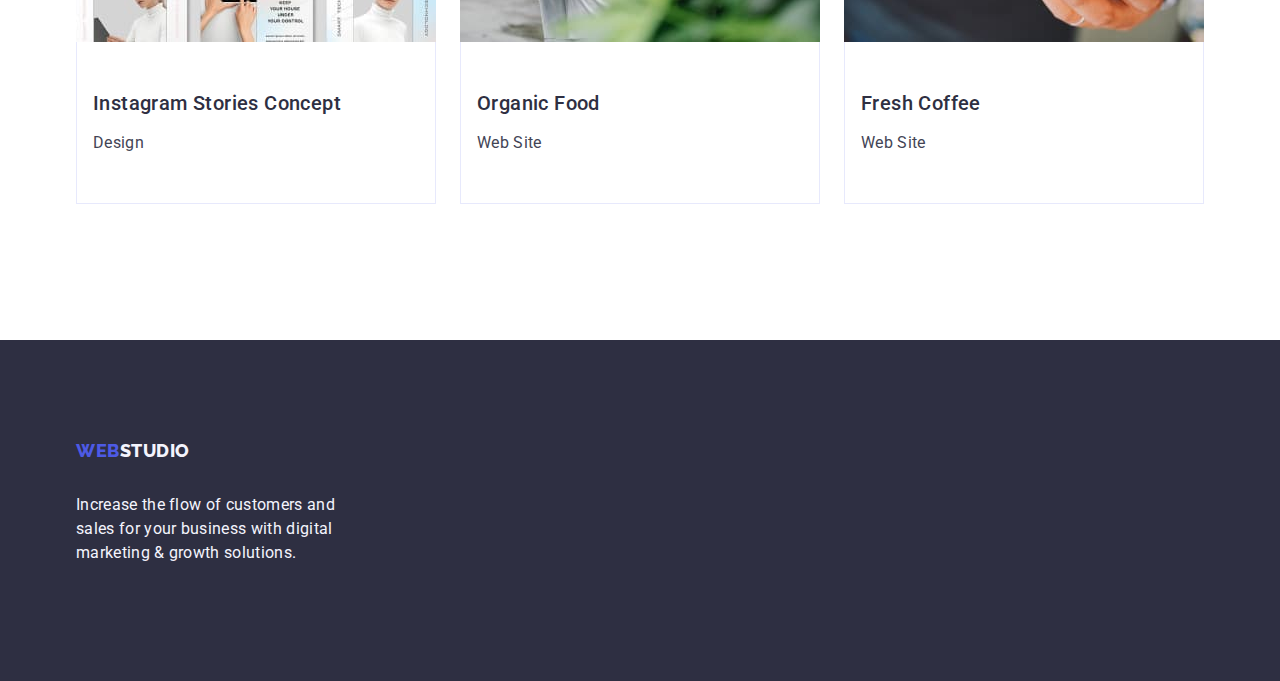
==== commit ccaab933: "Add files via upload" ====
--- a/portfolio.html
+++ b/portfolio.html
@@ -44,7 +44,7 @@
     <ul class="address-list list">
 
     <li><a class="address-link link" href="emailto:info@devstudio.com">info@devstudio.com</a></li>
-    <li><a class="address-link link" href="tel:+1100 011-11-11"> +11 (000) 111-11-11</a></li> 
+    <li><a class="address-link link" href="tel:+1100011-11-11"> +11 (000) 111-11-11</a></li> 
 
 
   </ul>
--- a/css/styles.css
+++ b/css/styles.css
@@ -236,7 +236,8 @@
     display: flex;
     flex-direction: column;
     align-items: flex-start;
-    width: calc(100% - 72px) / 4;  
+    width: calc((100% - 72px) / 4);  
+    flex-basis: calc((100% - 72px) / 4);
    }
 
 
@@ -519,4 +520,6 @@
     letter-spacing:  0.54px;
     text-transform: uppercase;
     color: var(--buttons-font);
+    display: inline-block;
+    margin-bottom: 16px;
  }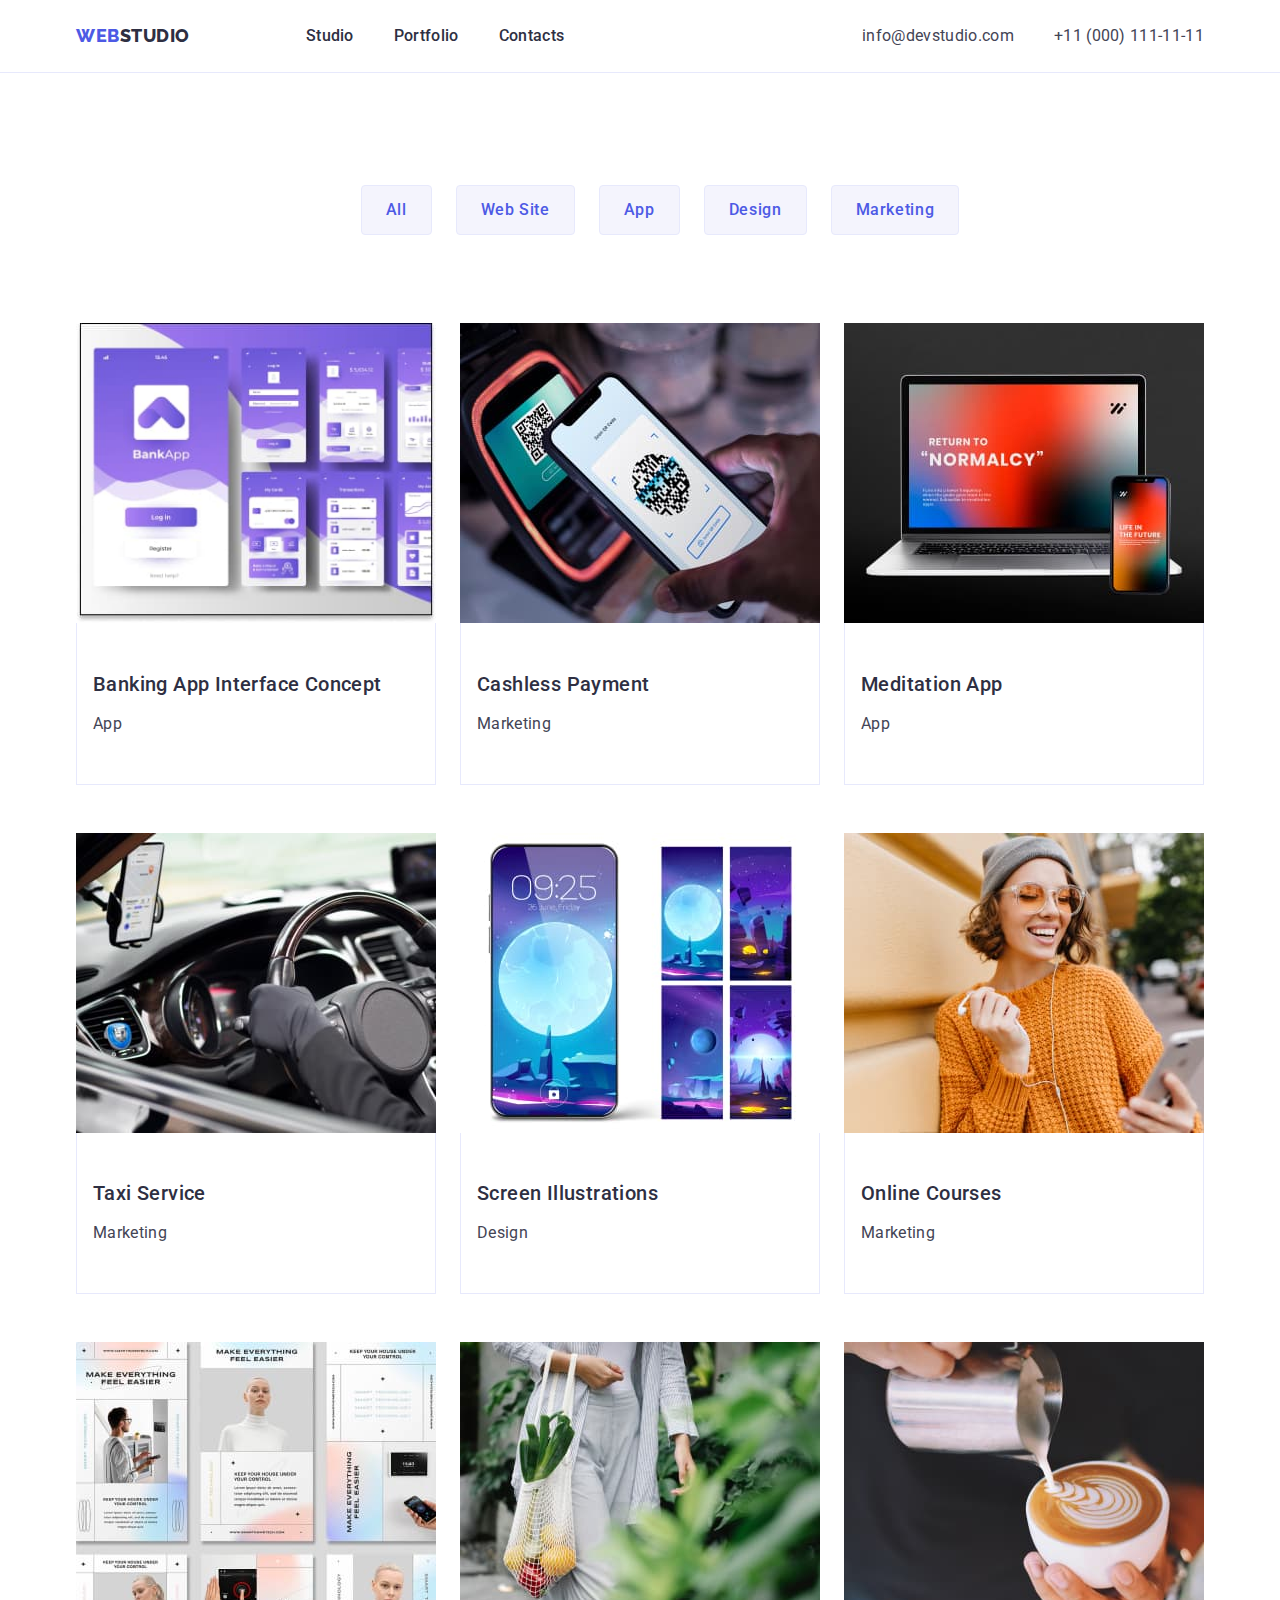
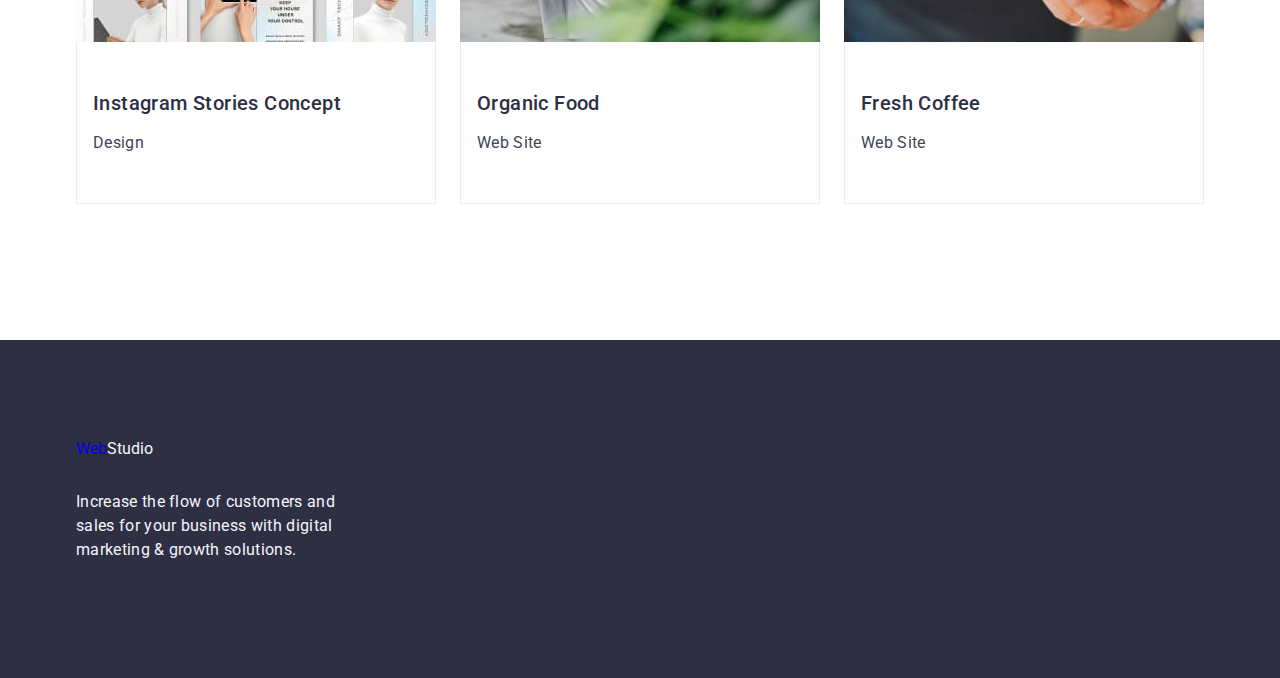
==== commit 516481fb: "Add files via upload" ====
--- a/portfolio.html
+++ b/portfolio.html
@@ -67,15 +67,14 @@
  <!-- list of portfolio projects -->
   <ul class="list-of-projects-sec-two list">
      <li class="project-container">
-       
-        <a class="project-link link" href="">
+       <a class="project-link link" href="">
             <img 
              class="project-image"
              src="./images/imgbank.jpg" alt="Banking Application" width="360"
         height="300" >
         <div class="project-text">
-      <h2 class="project-header"> Banking App Interface Concept</h2>  
-      <p class=" project-description"> App</p>
+      <h2 class="project-header">Banking App Interface Concept</h2>  
+      <p class="project-description">App</p>
 </div>
 </a>
 </li>
@@ -88,7 +87,7 @@
              src="./images/imgcashless.jpg" width="360"
             height="300"  alt="Cashless Payment">
             <div class="project-text">
-      <h2 class="project-header"> Cashless Payment</h2>
+      <h2 class="project-header">Cashless Payment</h2>
       <p class="project-description">Marketing</p>
  </div>
 </a> 
--- a/css/styles.css
+++ b/css/styles.css
@@ -55,7 +55,7 @@
     font-family: var(--header-font-family);
     font-weight: 800;
     font-size: 18px;
-    line-height: 1.17 ;
+    line-height: 1.17;
     letter-spacing:  0.54px;
     text-transform: uppercase;
     color: var(--buttons-font);
@@ -64,7 +64,7 @@
 
   .link {
     text-decoration: none;
-     
+    
   }
   
 
@@ -89,28 +89,28 @@
   letter-spacing: 0.32px;
   padding: 24px 0;
 }
-  .nav-link:hover,
-  .nav-link:focus { 
+.nav-link:hover,
+.nav-link:focus { 
     color: #404bbf;
   
   }
 
-  .address-container{
+.address-container{
     font-style: normal;
   }
 
-  .address-contact-section{
+.address-contact-section{
     font-style: normal; 
   }
 
-  .address-list{
+.address-list{
     list-style-type: none;
     display: flex;
     gap: 40px;
     
   }
 
-  .address-link{
+.address-link{
      color: var(--fonts-color);
      font-size: 16px;
      font-weight: 400;
@@ -119,25 +119,25 @@
      text-decoration: none;
   }
 
-  .address-link:hover,
-  .address-link:focus {
+.address-link:hover,
+.address-link:focus {
     color: #404bbf; 
   }
 
   /* rules for header-positioning */
 
-  .container {
-    display: flex; 
+.container {
+    width: 1158px; 
     margin: 0 auto;
     padding: 0 15px;
   }
   
-  .header-section {
+.header-section {
     border-bottom: 1px solid var(--cornflower);
     background-color: var(--background-color);
   }
 
-  .header-container {
+.header-container {
     height: 72px;
     display: flex;
     justify-content: space-between;
@@ -145,12 +145,12 @@
     flex-shrink: 0;
   }
 
-  .main-navigation-container {
+.main-navigation-container {
     display: flex;
     align-items: center;
   }
 
-  .body-section {
+.body-section {
     font-family: var(--text-font-family);
     color: var(--fonts-color);
     background-color: var(--background-color);
@@ -160,13 +160,12 @@
 
 /* hero content section */
 
-  .hero-image-section-container{
+.hero-image-section-container{
     background-color: var(--services-font-color);
     padding: 188px 0;
   }
 
-  .hero-image-header {
-    font-family: var(--text-font-family);
+.hero-image-header {
     font-weight: 700;
     font-size: 56px;
     letter-spacing: 1.12px;
@@ -177,7 +176,7 @@
    
   }
 
-  .order-service-btn{
+.order-service-btn{
      cursor: pointer;
      font-family: "Roboto", sans-serif;
      font-weight: 500;
@@ -196,13 +195,13 @@
      border: none;
     }
 
-    .order-service-btn:hover,
-    .order-service-btn:focus {
+.order-service-btn:hover,
+.order-service-btn:focus {
       background-color:var(--brand-color);
        
     }
 
-    .hero-content-container {
+.hero-content-container {
       display: flex;
       flex-shrink: 0;
       justify-content: center;
@@ -210,7 +209,7 @@
       flex-direction: column;
     }
 
-    .visually-hidden {
+.visually-hidden {
       position: absolute;
       width: 1px;
       height: 1px;
@@ -232,22 +231,22 @@
       gap: 24px;
     }
 
-  .qualities-container-list{
+.qualities-container-list{
     display: flex;
     flex-direction: column;
     align-items: flex-start;
-    width: calc((100% - 72px) / 4);  
-    flex-basis: calc((100% - 72px) / 4);
+    width: calc(100% - 72px) / 4;  
+     
    }
 
 
 
-   .sec-two-image-container{
+.sec-two-image-container{
     width: calc(100%-48px) / 3;
 
    }
 
-  .about-us-header  {
+.about-us-header  {
    font-family: var(--text-font-family);
    font-weight: 500;
    font-size: 20px;
@@ -258,7 +257,7 @@
 
   }
 
-  .about-us-description  {
+.about-us-description  {
  color: var(--fonts-color);
   
  font-size: 16px;
@@ -352,16 +351,16 @@
     justify-content: center;
   }
 
-  .team-member-container {
+  .team-member-list {
     background-color: var(--background-color);
     display: inline-flex;
     flex-direction: column;
     justify-content: center;
     align-items: center;
     border-radius: 0px 0px 4px 4px;
-    width: calc(100% - 72px) / 4;
-  }
-
+    width: calc(100% - 72px) / 4;  
+     
+  }
 
 .team-member-header {
     color: var(--services-font-color);
@@ -411,6 +410,11 @@
     padding: 100px 0; 
     
      }
+
+.footer-logo {
+  margin-bottom: 16px;
+  display: inline-block;
+ }
 
 /* ./PORTOFOLIO.HTML */
 
@@ -446,10 +450,16 @@
 /*list of portfolio projects */
 
 .list-of-projects-sec-two {
-  list-style-type: none;
+  display: flex;
+  flex-wrap: wrap;
+  row-gap: 48px;
+  column-gap: 24px;
+  padding: 0;
 }
 .project-container {
   background-color: var(--background-color);
+  width: calc(100%-48px) / 3;
+
 }
   
 .project-header {
@@ -512,14 +522,3 @@
   display: block;
 }
  
- .footer-logo {
-    font-family: var(--header-font-family);
-    font-weight: 800;
-    font-size: 18px;
-    line-height: 1.17 ;
-    letter-spacing:  0.54px;
-    text-transform: uppercase;
-    color: var(--buttons-font);
-    display: inline-block;
-    margin-bottom: 16px;
- }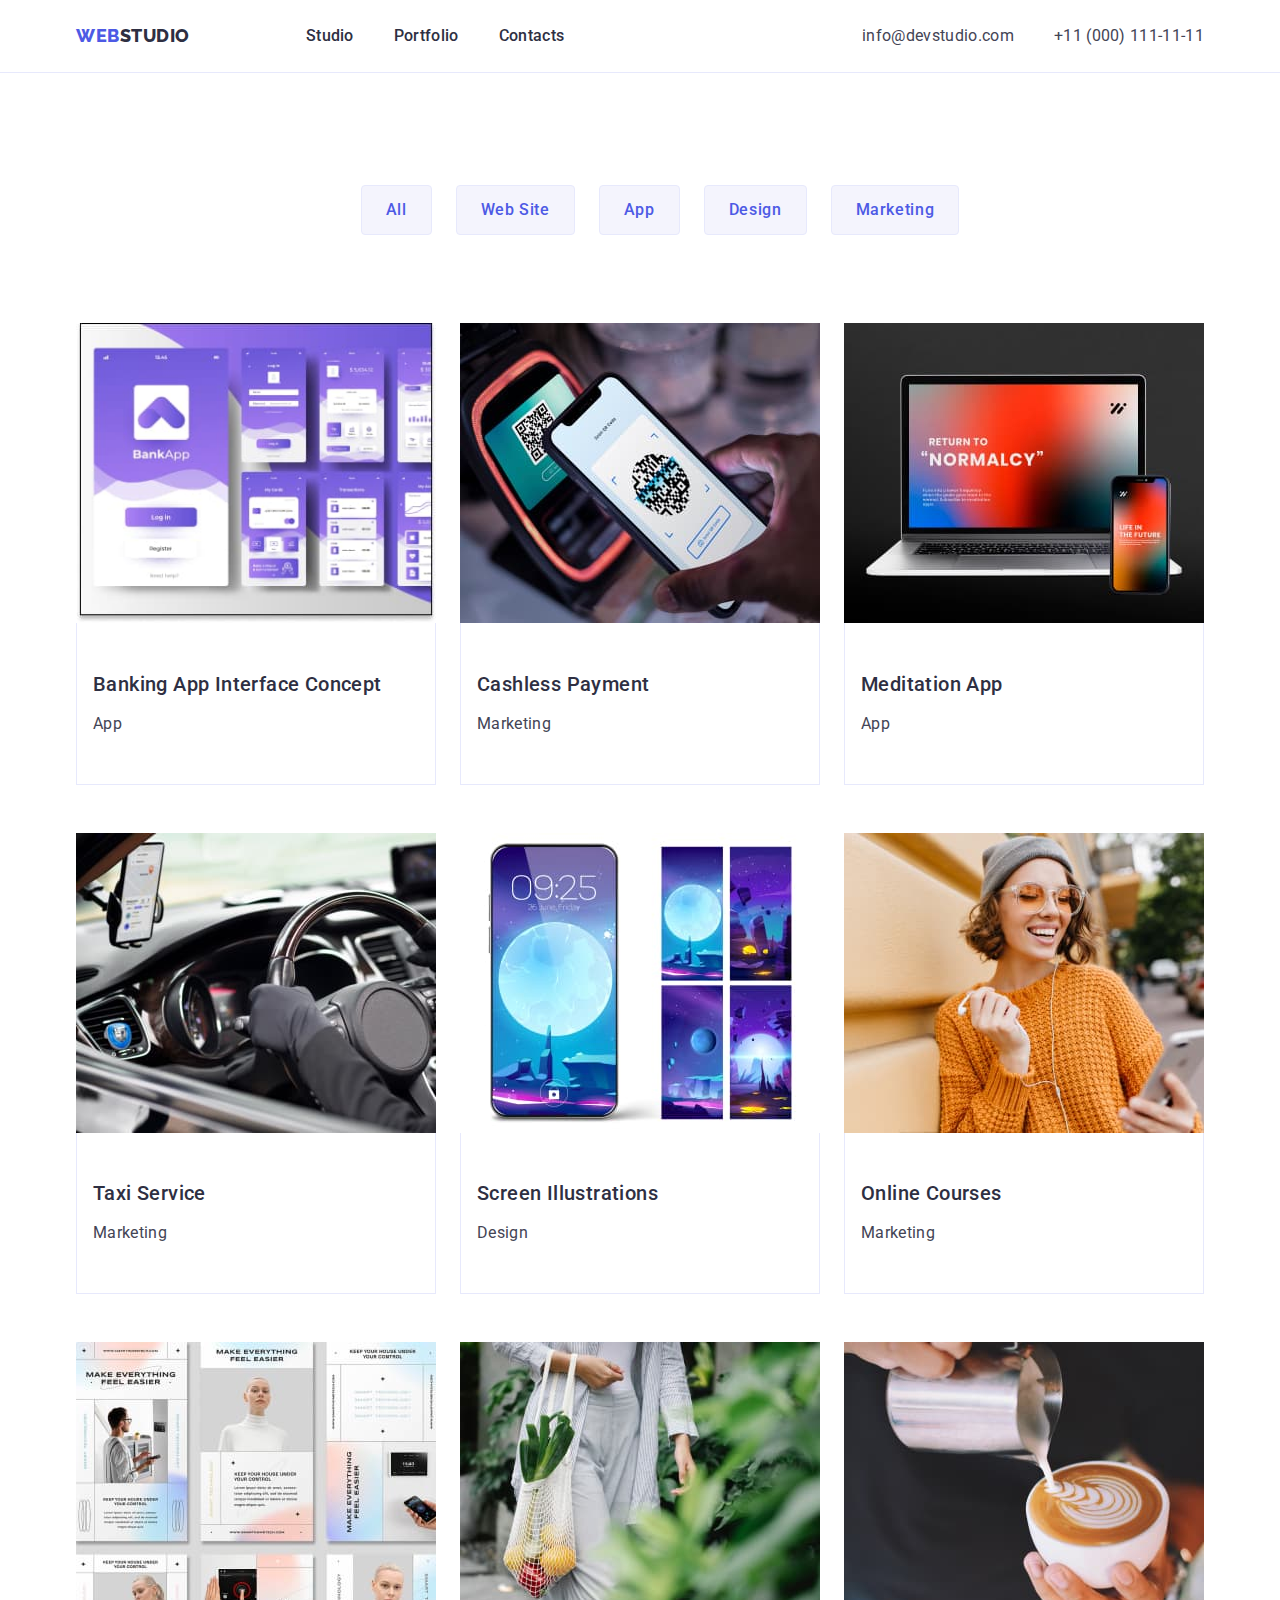
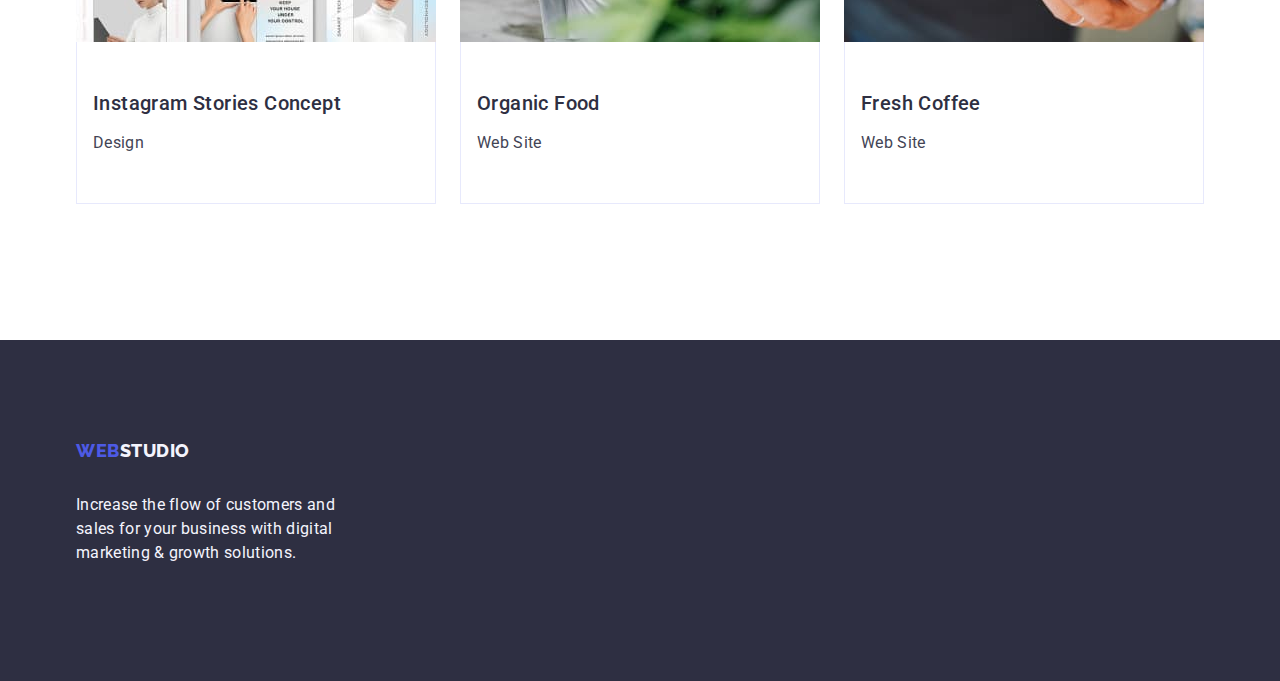
==== commit e8e570d3: "Add files via upload" ====
--- a/portfolio.html
+++ b/portfolio.html
@@ -187,7 +187,7 @@
 
     <footer class="footer">
       <div class="container footer-container">
-        <a class="footer-logo link" href="index.html">Web<span class="footer-website-logo">Studio</span></a>
+        <a class="logo logo-footer link" href="index.html">Web<span class="footer-website-logo">Studio</span></a>
       <p class="footer-additional-description">Increase the flow of customers and sales for your business with digital marketing & growth solutions.</p>
     </div>
     </footer>
--- a/css/styles.css
+++ b/css/styles.css
@@ -235,7 +235,7 @@
     display: flex;
     flex-direction: column;
     align-items: flex-start;
-    width: calc(100% - 72px) / 4;  
+    width: calc((100% - 72px) / 4);  
      
    }
 
@@ -300,7 +300,7 @@
 }
 
 
-  .section-two-header {
+.section-two-header {
     font-weight: 700 ;
     font-size: 36px;
     line-height: 111.111%;
@@ -313,19 +313,19 @@
      
   }
 
-  .sec-two-image-list {
+.sec-two-image-list {
     list-style-type: none;
     display: flex;
     align-items: flex-start;
     gap: 24px;
   }
 
-  .section-three-container {
+.section-three-container {
     background-color:  var(--buttons-bkcolor);
     padding: 120px 0;
   }
 
-  .section-three-header {
+.section-three-header {
     color:  var(--services-font-color);
     font-size: 36px;
     font-weight: 700;
@@ -336,7 +336,7 @@
     margin-bottom: 72px;
   }
 
-  .sec-three-members-list {
+.sec-three-members-list {
     list-style-type: none;
     display: flex;
     justify-content: center;
@@ -344,21 +344,21 @@
     gap: 24px;
   }
 
-  .section-three-container {
+.section-three-container {
     display: flex;
     flex-direction: column;
     align-items: center;
     justify-content: center;
   }
 
-  .team-member-list {
+.team-member-list {
     background-color: var(--background-color);
     display: inline-flex;
     flex-direction: column;
     justify-content: center;
     align-items: center;
     border-radius: 0px 0px 4px 4px;
-    width: calc(100% - 72px) / 4;  
+    width: calc((100% - 3 * 24px) / 4);  
      
   }
 
@@ -389,7 +389,7 @@
    color: var(--buttons-bkcolor);
 }
 
-  .footer-additional-description {
+.footer-additional-description {
     color:  var(--buttons-bkcolor);
   font-size: 16px;
   line-height: 150%; 
@@ -405,15 +405,23 @@
   justify-content: center;
 }
 
-  .footer{
+.footer{
     background-color: var(--services-font-color);
     padding: 100px 0; 
     
      }
 
-.footer-logo {
+.logo-footer {
   margin-bottom: 16px;
   display: inline-block;
+  font-family: var(--header-font-family);
+  font-weight: 800;
+  font-size: 18px;
+  line-height: 1.17;
+  letter-spacing:  0.54px;
+  text-transform: uppercase;
+  color: var(--buttons-font);
+  margin-right: 76px;
  }
 
 /* ./PORTOFOLIO.HTML */
